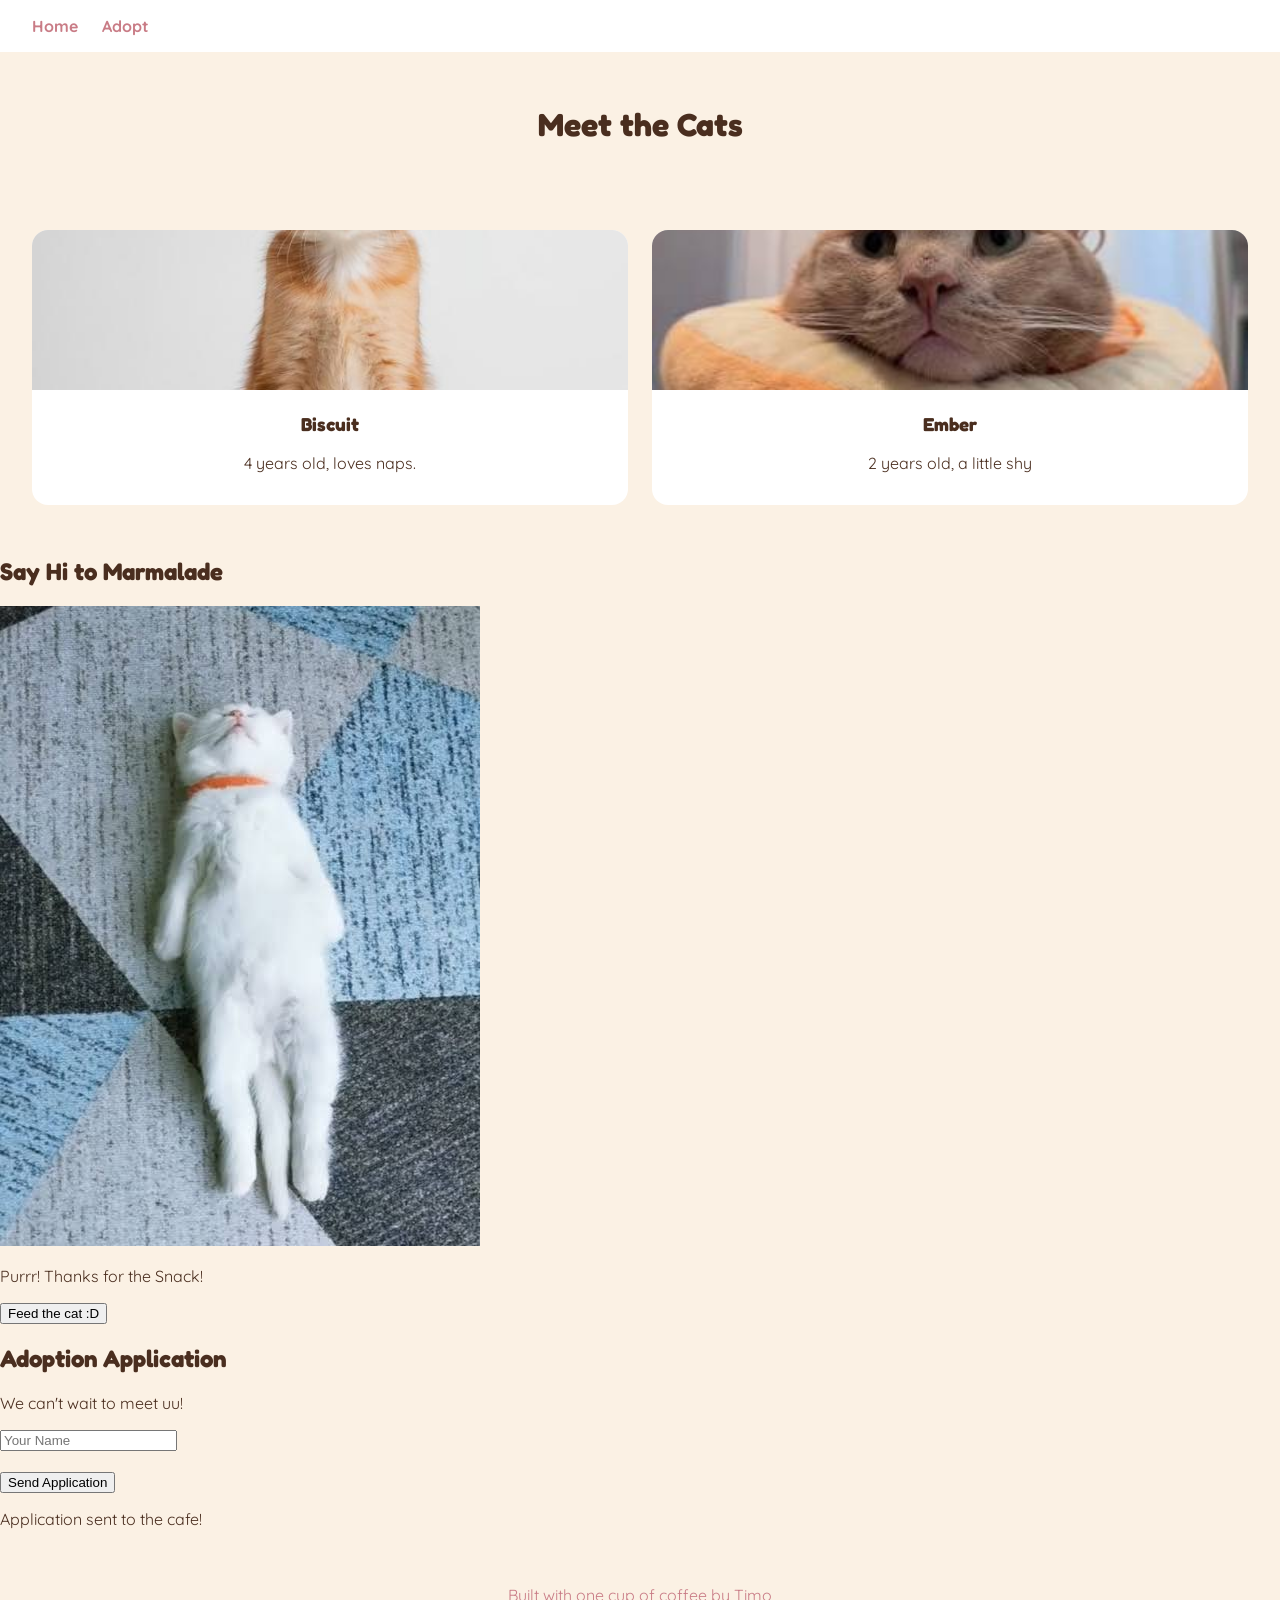
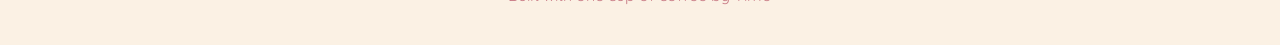
==== adopt.html @ c2133e2d "Added the basics pages and some css and js" ====
<!DOCTYPE html>
<html lang="en">
<head>
    <meta charset="UTF-8">
    <meta name="viewport" content="width=device-width, initial-scale=1.0">
    <title>Meet The Cats</title>
    <link rel="stylesheet" href="style.css">
</head>
<body>
    <nav>
        <a href="index.html">Home</a>
        <a href="adopt.html">Adopt</a>
    </nav>
    <header>
        <h1>Meet the Cats</h1>
    </header>
    <section id="cats">
        <div class="cat-card">
            <img src="biscuit.jpg" alt="Biscuit the cat">
            <h3>Biscuit</h3>
            <p>4 years old, loves naps.</p>
        </div>
        <div class="cat-card">
            <img src="ember.jpg" alt="Ember the cat">
            <h3>Ember</h3>
            <p>2 years old, a little shy</p>
        </div>
    </section>

    <section id="pet">
        <h2>Say Hi to Marmalade</h2>
        <img id="pet-img" src="sleeping.jpg" alt="Marmlade sleeping">
        <p id="pet-bubble" class="hidden">Purrr! Thanks for the Snack!</p>
        <button id="feed-btn">Feed the cat :D</button>
    </section>

    <section id="adopt-form">
        <h2>Adoption Application</h2>
        <p id="greeting">We can't wait to meet uu!</p>
        <form id="form">
            <input type="text" id="name-input" placeholder="Your Name" required>
            <br><br>
            <button type="submit" id="submit-btn">Send Application</button>
        </form>
        <p id="succeess-msg" class="hidden">Application sent to the cafe!</p>
    </section>

    <footer>
        <p>Built with one cup of coffee by Timo</p>
    </footer>

    <script src="script.js"></script>
</body>
</html>
---- style.css ----
@import url('https://fonts.googleapis.com/css2?family=Fredoka:wght@600&family=Quicksand&display=swap');

:root {
    --cream: #fbf1e4;
    --brown: #4a2e1f;
    --rose: #c97c86;
    --radius: 16px;
}

*{box-sizing: border-box;}
body{
    margin:0;
    background: var(--cream);
    color: var(--brown);
    font-family: 'Quicksand', sans-serif;
}

h1,h2,h3 {
    font-family: 'Fredoka', sans-serif;
}

nav {
    display: flex;
    gap: 1.5rem;
    padding: 1rem 2rem;
    background: white;
}

nav a {
    text-decoration: none;
    color: var(--rose);
    font-weight: bold;
    transition: color 0.2s ease;
}

nav a:hover {
    color:var(--brown);
}
header {
    padding: 2rem;
    text-align: center;
}

#gallery {
    display: flex;
    gap: 1rem;
    justify-content: center;
    padding: 1rem 2rem;
    flex-wrap: wrap;
}

#gallery img {
    width: 300px;
    height: 200px;
    object-fit: cover;
    border-radius: var(--radius);
}

#menu {
    max-width: 500px;
    margin: 2rem auto;
}

table {
    width: 100%;
    border-collapse: collapse;
    background: white;
    border-radius: var(--radius);
    overflow: hidden;
}

td, th {
    padding: 0.75rem;
    border-bottom: 1px solid var(--cream);
    text-align: left;
}

#cats {
    display: grid;
    grid-template-columns: repeat(auto-fit, minmax(200px, 1fr));
    gap: 1.5rem;
    padding: 2rem;
}

.cat-card {
    background: white;
    border-radius: var(--radius);
    overflow: hidden;
    padding-bottom: 1rem;
    text-align: center;
    transition: trasform 0.2s ease;
}

.cat-card:hover {
    transform: translateY(-6px);
}

.cat-card img {
    width: 100%;
    height: 160px;
    object-fit: cover;
}
footer {
    text-align: center;
    padding: 1.5rem;
    color: var(--rose);
}

@media (max-width: 600px) {
    nav {
        flex-direction: column;
        gap: 0.5rem;
    }
    #gallery img {
        width: 100%;
    }
}
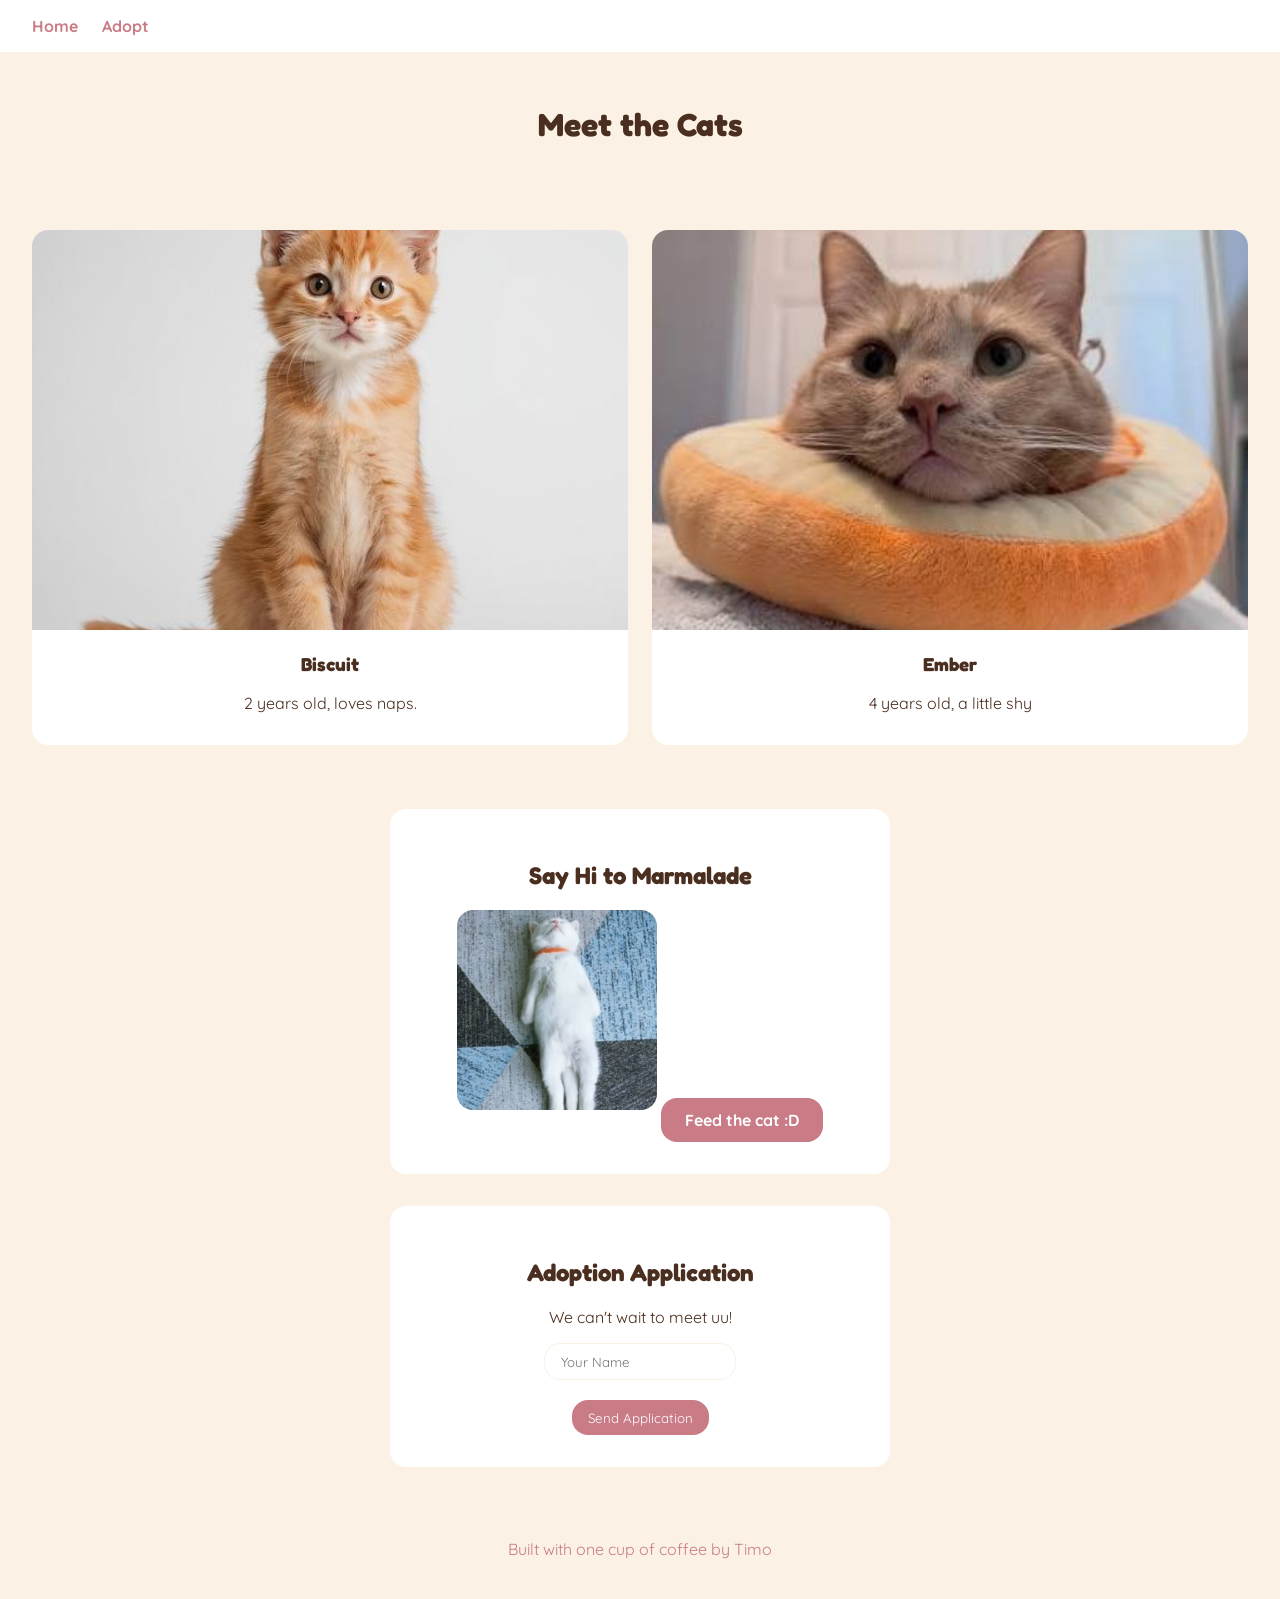
==== commit 6dfa4ee5: "Fix some weird typos and finilzing the project" ====
--- a/adopt.html
+++ b/adopt.html
@@ -18,12 +18,12 @@
         <div class="cat-card">
             <img src="biscuit.jpg" alt="Biscuit the cat">
             <h3>Biscuit</h3>
-            <p>4 years old, loves naps.</p>
+            <p>2 years old, loves naps.</p>
         </div>
         <div class="cat-card">
             <img src="ember.jpg" alt="Ember the cat">
             <h3>Ember</h3>
-            <p>2 years old, a little shy</p>
+            <p>4 years old, a little shy</p>
         </div>
     </section>
 
@@ -42,7 +42,7 @@
             <br><br>
             <button type="submit" id="submit-btn">Send Application</button>
         </form>
-        <p id="succeess-msg" class="hidden">Application sent to the cafe!</p>
+        <p id="SuccessMessage" class="hidden">Application sent to the cafe!</p>
     </section>
 
     <footer>
--- a/style.css
+++ b/style.css
@@ -61,6 +61,15 @@
     margin: 2rem auto;
 }
 
+#mood {
+    text-align: center;
+    padding: 1rem 2rem;
+}
+
+#mood select {
+    margin-top: 0.5rem;
+}
+
 table {
     width: 100%;
     border-collapse: collapse;
@@ -82,13 +91,73 @@
     padding: 2rem;
 }
 
+#pet, #adopt-form {
+    max-width: 500px;
+    margin: 2rem auto;
+    padding: 2rem;
+    background: white;
+    border-radius: var(--radius);
+    text-align: center;
+}
+#pet img {
+    width: 200px;
+    height: 200px;
+    object-fit: cover;
+    border-radius: var(--radius);
+    margin-bottom: 1rem;
+}
+
+#pet-bubble {
+    color: var(--rose);
+    font-weight: bold;
+}
+
+#feed-btn {
+    font-family: 'Quicksand', sans-serif;
+    font-size: 1rem;
+    font-weight: bold;
+    background: var(--rose);
+    color: white;
+    border: none;
+    padding: 0.75rem 1.5rem;
+    border-radius: var(--radius);
+    cursor: pointer;
+    margin-top: 0.5rem;
+    transition: background 0.2s ease, trasform 0.2s ease;
+}
+
+#feed-btn:hover {
+    background: var(--brown);
+    transform: translate(-2px);
+}
+
+#adopt-form input,
+#adopt-form button {
+    font-family: 'Quicksand', sans-serif;
+    padding: 0.6rem 1rem;
+    border-radius: var(--radius);
+    border: 1px solid var(--cream);
+}
+
+#adopt-form button {
+    background: var(--rose);
+    color: white;
+    border: none;
+    cursor: pointer;
+    transition: background 0.2s ease;
+}
+
+#adopt-form button:hover {
+    background: var(--brown);
+}
+
 .cat-card {
     background: white;
     border-radius: var(--radius);
     overflow: hidden;
     padding-bottom: 1rem;
     text-align: center;
-    transition: trasform 0.2s ease;
+    transition: transform 0.2s ease;
 }
 
 .cat-card:hover {
@@ -97,13 +166,17 @@
 
 .cat-card img {
     width: 100%;
-    height: 160px;
+    height: 400px;
     object-fit: cover;
 }
 footer {
     text-align: center;
     padding: 1.5rem;
     color: var(--rose);
+}
+
+.hidden {
+    display: none;
 }
 
 @media (max-width: 600px) {
